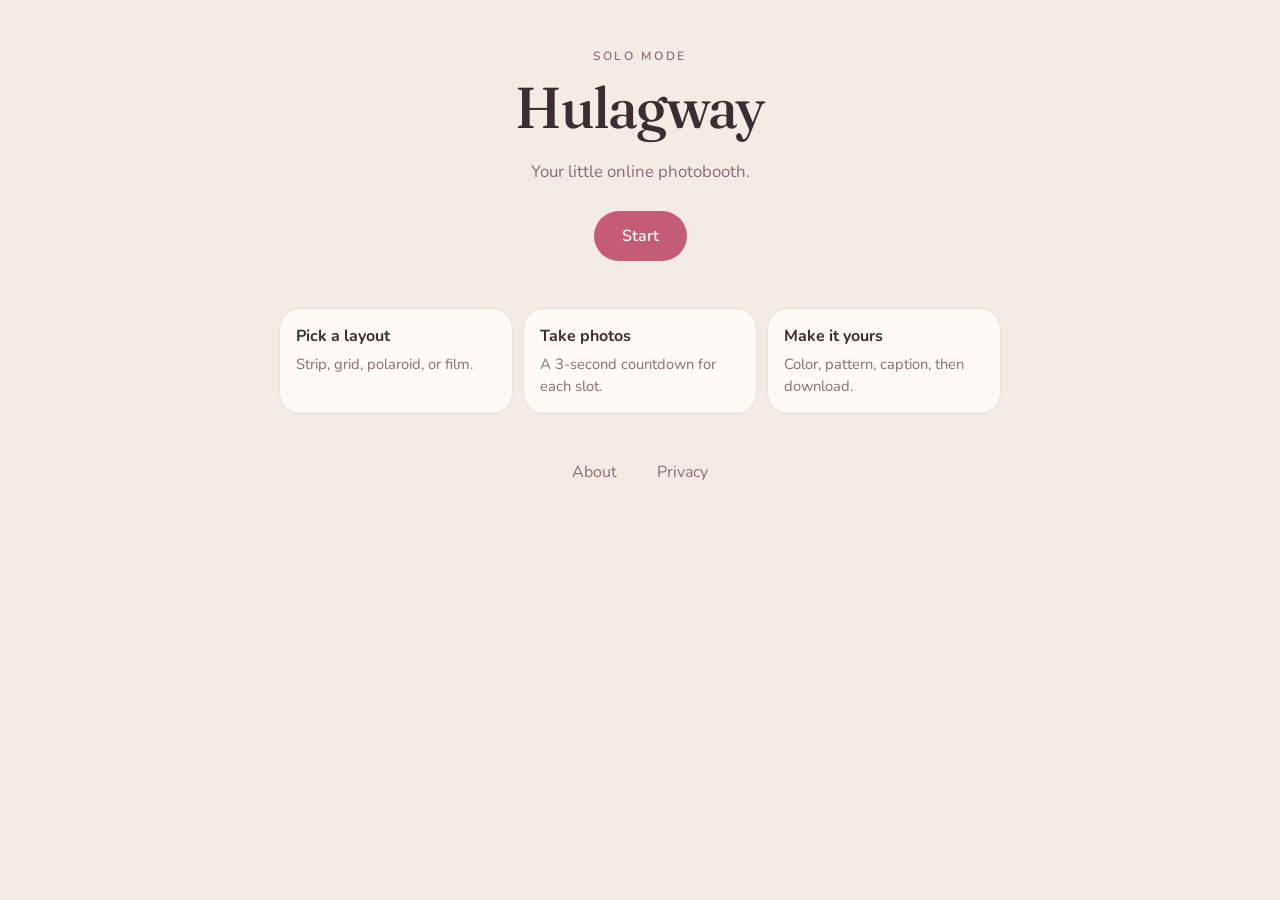
==== booth.html @ a7b5c10b "Refactor booth.html for relative paths and cleanup" ====
<!DOCTYPE html>
<html lang="en">
<head>
    <meta charset="UTF-8">
    <meta name="viewport" content="width=device-width, initial-scale=1">
    <title>Hulagway</title>
    <meta name="description" content="Your little online photobooth.">
    <meta name="theme-color" content="#c45c74">
    <link rel="icon" type="image/svg+xml" href="/favicon.svg">
    <link rel="preconnect" href="https://fonts.googleapis.com">
    <link rel="preconnect" href="https://fonts.gstatic.com" crossorigin>
    <link href="https://fonts.googleapis.com/css2?family=Fraunces:opsz,wght@9..144,500;9..144,600&family=Great+Vibes&family=Nunito:wght@400;500;600;700&family=Special+Elite&display=swap" rel="stylesheet">
    <link rel="stylesheet" href="css\style.css">
</head>
<body>
    <div id="homePage" class="page">
        <p class="eyebrow">Solo mode</p>
        <h1>Hulagway</h1>
        <p class="tagline">Your little online photobooth.</p>
        <button id="startButton" class="btn primary">Start</button>

        <ol class="steps">
            <li>
                <strong>Pick a layout</strong>
                <span>Strip, grid, polaroid, or film.</span>
            </li>
            <li>
                <strong>Take photos</strong>
                <span>A 3-second countdown for each slot.</span>
            </li>
            <li>
                <strong>Make it yours</strong>
                <span>Color, pattern, caption, then download.</span>
            </li>
        </ol>

        <footer class="home-footer">
            <button type="button" id="aboutLink" class="text-link">About</button>
            <button type="button" id="privacyLink" class="text-link">Privacy</button>
        </footer>
    </div>

    <div id="soloPage" class="page hidden">
        <p class="eyebrow">Solo mode</p>
        <h1>Choose your layout</h1>
        <div class="layout-grid">
            <button type="button" class="layout-card" id="classicButton" data-layout="classic">
                <span class="mini-frame mini-classic" aria-hidden="true"><i></i><i></i><i></i><i></i></span>
                <span class="layout-name">Classic Strip</span>
                <span class="layout-meta">1 × 4 · 4 photos</span>
            </button>
            <button type="button" class="layout-card" id="gridButton" data-layout="grid">
                <span class="mini-frame mini-grid" aria-hidden="true"><i></i><i></i><i></i><i></i></span>
                <span class="layout-name">Four Grid</span>
                <span class="layout-meta">2 × 2 · 4 photos</span>
            </button>
            <button type="button" class="layout-card" id="polaroidButton" data-layout="polaroid">
                <span class="mini-frame mini-polaroid" aria-hidden="true"><i></i></span>
                <span class="layout-name">Polaroid</span>
                <span class="layout-meta">1 × 1 · 1 photo</span>
            </button>
            <button type="button" class="layout-card" id="filmButton" data-layout="film">
                <span class="mini-frame mini-film" aria-hidden="true"><i></i><i></i></span>
                <span class="layout-name">Film Strip</span>
                <span class="layout-meta">1 × 2 · 2 photos</span>
            </button>
        </div>
        <button type="button" id="backButton" class="btn ghost">Back</button>
    </div>

    <div id="capturePage" class="page hidden">
        <p class="eyebrow" id="captureEyebrow">Classic Strip</p>
        <h1>Take your photos</h1>
        <p class="meta" id="photoProgress">0 of 4 captured</p>

        <div id="frameWrap">
            <div id="photoFrame"></div>
        </div>

        <p class="hint" id="captureHint">Press Take photo, Enter, or Space. Click a photo to retake it.</p>
        <p class="hint error hidden" id="captureError"></p>

        <div class="actions sticky-actions">
            <button type="button" id="takePhotoButton" class="btn primary">Take photo</button>
            <button type="button" id="uploadButton" class="btn secondary">Upload</button>
            <button type="button" id="customizeButton" class="btn primary hidden">Customize</button>
            <button type="button" id="resetButton" class="btn ghost hidden">Reset</button>
            <button type="button" id="captureBackButton" class="btn ghost">Back</button>
        </div>
        <input type="file" id="fileInput" accept="image/jpeg,image/png,image/webp,image/gif" hidden>
        <video id="camera" autoplay muted playsinline></video>
        <div id="countdown"></div>
    </div>

    <div id="customizePage" class="page hidden">
        <p class="eyebrow">Customize</p>
        <h1>Dress the strip</h1>
        <div class="customize-layout">
            <div id="previewWrap"></div>
            <div class="panel">
                <fieldset>
                    <legend>Background</legend>
                    <div id="swatchRow" class="chip-row"></div>
                </fieldset>
                <fieldset>
                    <legend>Pattern</legend>
                    <div id="patternRow" class="chip-row"></div>
                </fieldset>
                <fieldset>
                    <legend>Filter</legend>
                    <div id="filterRow" class="chip-row"></div>
                </fieldset>
                <fieldset>
                    <legend>Frame</legend>
                    <div id="frameRow" class="chip-row"></div>
                    <p class="tiny">Drop PNG files with a transparent center into the designs folder, then add them in js/main.js.</p>
                </fieldset>
                <label class="caption-label">
                    Caption
                    <input id="captionInput" type="text" maxlength="20" placeholder="Best Day">
                    <span id="captionCount" class="tiny">0/20</span>
                </label>
                <fieldset>
                    <legend>Font</legend>
                    <div id="fontRow" class="chip-row"></div>
                </fieldset>
                <p class="hint error hidden" id="generateError"></p>
                <button type="button" id="generateButton" class="btn primary wide">Generate photo</button>
                <button type="button" id="retakeButton" class="btn ghost wide">Retake photos</button>
            </div>
        </div>
    </div>

    <div id="finalPage" class="page hidden">
        <p class="eyebrow">Your Hulagway photo</p>
        <h1>Ready to keep</h1>
        <img id="finalImage" alt="Finished Hulagway photobooth">
        <div class="actions">
            <button type="button" id="downloadButton" class="btn primary">Download</button>
            <button type="button" id="finalBackButton" class="btn secondary">Back</button>
            <button type="button" id="againButton" class="btn ghost">Again</button>
        </div>
        <button type="button" id="finalHomeButton" class="text-link">Home</button>
    </div>

    <div id="aboutPage" class="page hidden info-page">
        <p class="eyebrow">Hulagway</p>
        <h1>About</h1>
        <p>Hulagway is a small digital photobooth for one person at a time. Pick a layout, take the photos, add a caption, and download a PNG strip.</p>
        <p>Solo Mode includes Classic Strip, Four Grid, Polaroid, and Film Strip. Custom PNG frames live in the designs folder.</p>
        <button type="button" class="btn ghost info-back">Back to Hulagway</button>
    </div>

    <div id="privacyPage" class="page hidden info-page">
        <p class="eyebrow">Hulagway</p>
        <h1>Privacy</h1>
        <p>Hulagway uses your camera only after you choose a layout, and only to show a live preview in the active photo slot.</p>
        <p>Photos are captured in your browser. They stay on this device unless you download the finished PNG yourself.</p>
        <p>This version does not upload photos to a server, does not create an account, and does not keep a history of sessions.</p>
        <p>You can deny camera access and fill slots by uploading images instead. Uploaded files are read locally.</p>
        <button type="button" class="btn ghost info-back">Back to Hulagway</button>
    </div>

    <script src="js\main.js"></script>
</body>
</html>
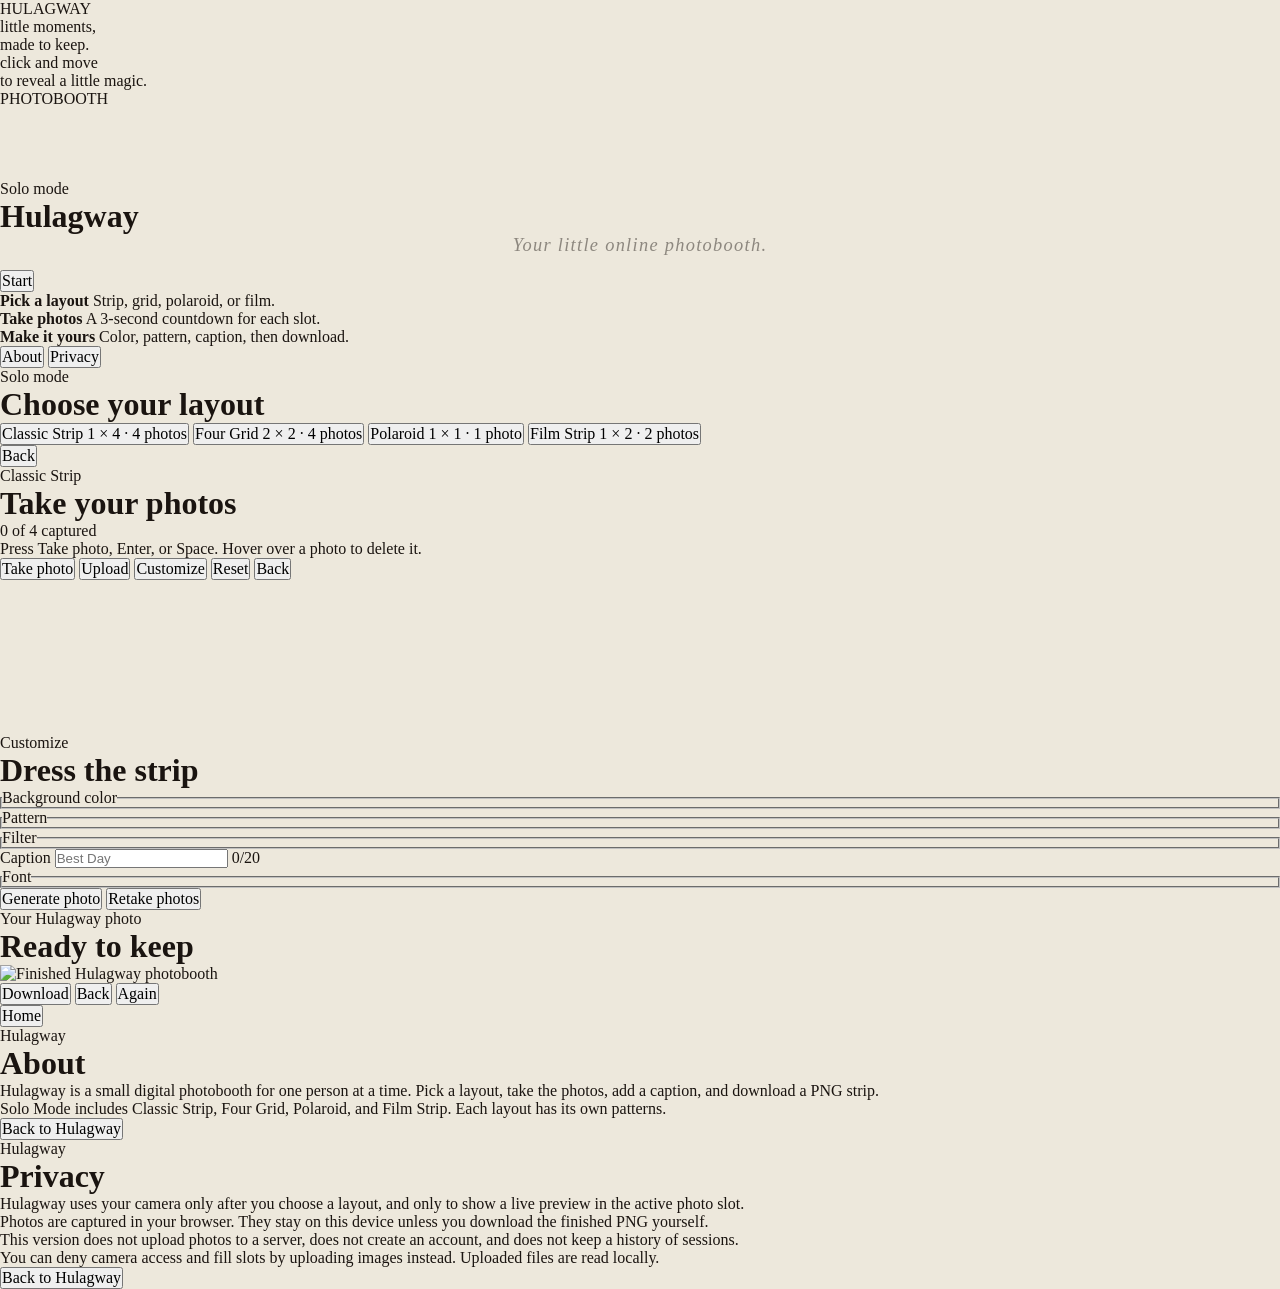
==== commit 3f8e11c0: "Enhance booth.html with backdrop and layout updates Added a decorative backdrop and updated the HTML" ====
--- a/booth.html
+++ b/booth.html
@@ -6,13 +6,45 @@
     <title>Hulagway</title>
     <meta name="description" content="Your little online photobooth.">
     <meta name="theme-color" content="#c45c74">
-    <link rel="icon" type="image/svg+xml" href="/favicon.svg">
+    <link rel="icon" type="image/svg+xml" href="favicon.svg">
     <link rel="preconnect" href="https://fonts.googleapis.com">
     <link rel="preconnect" href="https://fonts.gstatic.com" crossorigin>
     <link href="https://fonts.googleapis.com/css2?family=Fraunces:opsz,wght@9..144,500;9..144,600&family=Great+Vibes&family=Nunito:wght@400;500;600;700&family=Special+Elite&display=swap" rel="stylesheet">
-    <link rel="stylesheet" href="css\style.css">
+    <link rel="stylesheet" href="css/style.css">
 </head>
 <body>
+    <!-- Pastel lily backdrop: decorative layer for the photobooth pages. -->
+    <div id="hulagwayBackdrop" aria-hidden="true">
+        <div class="backdrop-checker"></div>
+        <div class="backdrop-glow backdrop-glow--one"></div>
+        <div class="backdrop-glow backdrop-glow--two"></div>
+
+        <div class="backdrop-brand">HULAGWAY</div>
+
+        <div class="backdrop-copy backdrop-copy--left">little moments,<br>made to keep.</div>
+        <div class="backdrop-copy backdrop-copy--right">click and move<br>to reveal a little magic.</div>
+
+        <div class="backdrop-word backdrop-word--photo">PHOTOBOOTH</div>
+
+        <div class="backdrop-flower backdrop-flower--left" data-flower="left">
+            <div class="backdrop-flower__layer backdrop-flower__layer--front">
+                <img src="https://images.higgs.ai/?default=1&output=webp&url=https%3A%2F%2Fd8j0ntlcm91z4.cloudfront.net%2Fuser_38xzZboKViGWJOttwIXH07lWA1P%2Fhf_20260808_192942_e1086505-d7da-433b-a59b-8220f4e6c808.png&w=1280&q=85" alt="">
+            </div>
+            <div class="backdrop-flower__layer backdrop-flower__layer--reveal">
+                <img src="https://images.higgs.ai/?default=1&output=webp&url=https%3A%2F%2Fd8j0ntlcm91z4.cloudfront.net%2Fuser_38xzZboKViGWJOttwIXH07lWA1P%2Fhf_20260808_151324_bf318a5f-5525-4fc7-aab5-e9a341018828.png&w=1280&q=85" alt="">
+            </div>
+        </div>
+
+        <div class="backdrop-flower backdrop-flower--right" data-flower="right">
+            <div class="backdrop-flower__layer backdrop-flower__layer--front">
+                <img src="https://images.higgs.ai/?default=1&output=webp&url=https%3A%2F%2Fd8j0ntlcm91z4.cloudfront.net%2Fuser_38xzZboKViGWJOttwIXH07lWA1P%2Fhf_20260808_192942_e1086505-d7da-433b-a59b-8220f4e6c808.png&w=1280&q=85" alt="">
+            </div>
+            <div class="backdrop-flower__layer backdrop-flower__layer--reveal">
+                <img src="https://images.higgs.ai/?default=1&output=webp&url=https%3A%2F%2Fd8j0ntlcm91z4.cloudfront.net%2Fuser_38xzZboKViGWJOttwIXH07lWA1P%2Fhf_20260808_151324_bf318a5f-5525-4fc7-aab5-e9a341018828.png&w=1280&q=85" alt="">
+            </div>
+        </div>
+    </div>
+
     <div id="homePage" class="page">
         <p class="eyebrow">Solo mode</p>
         <h1>Hulagway</h1>
@@ -77,7 +109,7 @@
             <div id="photoFrame"></div>
         </div>
 
-        <p class="hint" id="captureHint">Press Take photo, Enter, or Space. Click a photo to retake it.</p>
+        <p class="hint" id="captureHint">Press Take photo, Enter, or Space. Hover over a photo to delete it.</p>
         <p class="hint error hidden" id="captureError"></p>
 
         <div class="actions sticky-actions">
@@ -99,8 +131,9 @@
             <div id="previewWrap"></div>
             <div class="panel">
                 <fieldset>
-                    <legend>Background</legend>
+                    <legend>Background color</legend>
                     <div id="swatchRow" class="chip-row"></div>
+                    <p class="tiny" id="bgHint"></p>
                 </fieldset>
                 <fieldset>
                     <legend>Pattern</legend>
@@ -109,11 +142,6 @@
                 <fieldset>
                     <legend>Filter</legend>
                     <div id="filterRow" class="chip-row"></div>
-                </fieldset>
-                <fieldset>
-                    <legend>Frame</legend>
-                    <div id="frameRow" class="chip-row"></div>
-                    <p class="tiny">Drop PNG files with a transparent center into the designs folder, then add them in js/main.js.</p>
                 </fieldset>
                 <label class="caption-label">
                     Caption
@@ -147,7 +175,7 @@
         <p class="eyebrow">Hulagway</p>
         <h1>About</h1>
         <p>Hulagway is a small digital photobooth for one person at a time. Pick a layout, take the photos, add a caption, and download a PNG strip.</p>
-        <p>Solo Mode includes Classic Strip, Four Grid, Polaroid, and Film Strip. Custom PNG frames live in the designs folder.</p>
+        <p>Solo Mode includes Classic Strip, Four Grid, Polaroid, and Film Strip. Each layout has its own patterns.</p>
         <button type="button" class="btn ghost info-back">Back to Hulagway</button>
     </div>
 
@@ -161,6 +189,7 @@
         <button type="button" class="btn ghost info-back">Back to Hulagway</button>
     </div>
 
-    <script src="js\main.js"></script>
+    <script src="js/background.js"></script>
+    <script src="js/main.js"></script>
 </body>
 </html>
--- a/css/style.css
+++ b/css/style.css
@@ -0,0 +1,641 @@
+*,
+*::before,
+*::after {
+  box-sizing: border-box;
+  margin: 0;
+  padding: 0;
+}
+
+html,
+body {
+  min-height: 100%;
+  overflow-x: hidden;
+}
+
+body {
+  color: #1a1410;
+  background: #ede8dc;
+  cursor: none;
+}
+
+button {
+  font: inherit;
+}
+
+/* Main page */
+
+.landing {
+  min-height: 100vh;
+  padding: 24px 20px 30px;
+  display: flex;
+  flex-direction: column;
+  align-items: center;
+  justify-content: center;
+  position: relative;
+  overflow: hidden;
+
+  background-color: #ede8dc;
+  background-image:
+    radial-gradient(
+      ellipse at 50% 0%,
+      rgba(0, 0, 0, 0.07),
+      transparent 55%
+    ),
+    radial-gradient(
+      ellipse at 50% 100%,
+      rgba(0, 0, 0, 0.09),
+      transparent 55%
+    );
+
+  font-family: "Special Elite", cursive;
+  transition: background 2.5s ease;
+}
+
+.landing.zooming {
+  background: #000;
+  overflow: hidden;
+}
+
+/* Everything around the booth fades away while we zoom in. */
+.landing.zooming .tagline,
+.landing.zooming .page-corner,
+.landing.zooming .cabinet-shadow,
+.landing.zooming .start-here,
+.landing.zooming .hover-hint {
+  opacity: 0;
+  transition: opacity 0.6s ease;
+}
+
+.tagline {
+  margin-bottom: 14px;
+  color: #1a1410;
+  opacity: 0.45;
+  font-family: "Playfair Display", serif;
+  font-size: clamp(0.95rem, 2vw, 1.15rem);
+  font-style: italic;
+  letter-spacing: 0.07em;
+  text-align: center;
+}
+
+/* Corner decorations */
+
+.page-corner {
+  width: 48px;
+  height: 48px;
+  position: fixed;
+  opacity: 0.18;
+  pointer-events: none;
+}
+
+.top-left {
+  top: 16px;
+  left: 16px;
+  border-top: 1.5px solid #1a1410;
+  border-left: 1.5px solid #1a1410;
+}
+
+.top-right {
+  top: 16px;
+  right: 16px;
+  border-top: 1.5px solid #1a1410;
+  border-right: 1.5px solid #1a1410;
+}
+
+.bottom-left {
+  bottom: 16px;
+  left: 16px;
+  border-bottom: 1.5px solid #1a1410;
+  border-left: 1.5px solid #1a1410;
+}
+
+.bottom-right {
+  right: 16px;
+  bottom: 16px;
+  border-right: 1.5px solid #1a1410;
+  border-bottom: 1.5px solid #1a1410;
+}
+
+/* Cabinet */
+
+.cabinet-scene {
+  position: relative;
+  perspective: 1000px;
+}
+
+.cabinet {
+  width: 450px;
+  position: relative;
+  transform: translate(0px, 0px) rotateY(-5deg) rotateX(2deg) scale(1);
+  /* transform-origin is set in js/script.js */
+  transform-style: preserve-3d;
+
+  box-shadow:
+    12px 22px 45px rgba(0, 0, 0, 0.62),
+    4px 8px 18px rgba(0, 0, 0, 0.38);
+
+  transition: transform 1.8s cubic-bezier(0.4, 0, 0.6, 1);
+}
+
+/* The zoom itself (translate + scale) is set in js/script.js,
+   so the page inside the entrance ends up exactly full screen. */
+.cabinet.zoom {
+  transition: transform 3.2s cubic-bezier(0.5, 0, 0.25, 1);
+}
+
+.sign {
+  position: relative;
+  border: 3.5px solid #0a0808;
+  background: #0a0808;
+}
+
+.sign-rail {
+  height: 5px;
+  background: #050505;
+}
+
+.sign-tiles {
+  display: flex;
+  justify-content: center;
+  gap: 3px;
+  padding: 7px 10px;
+  background: #0a0808;
+}
+
+.sign-tiles span {
+  width: 24px;
+  height: 28px;
+  display: flex;
+  align-items: center;
+  justify-content: center;
+
+  color: #1a1410;
+  background: linear-gradient(#fffdf0, #d4ccbc);
+  border: 1px solid rgba(0, 0, 0, 0.1);
+
+  box-shadow:
+    inset 0 0 8px rgba(255, 255, 255, 0.5),
+    0 1px 0 rgba(0, 0, 0, 0.15);
+
+  font-size: 0.78rem;
+  font-weight: bold;
+}
+
+.cabinet-body {
+  padding: 8px 17px 12px;
+  border: 3.5px solid #1a1410;
+  border-top: 0;
+
+  background:
+    repeating-linear-gradient(
+      90deg,
+      transparent 0,
+      transparent 13px,
+      rgba(0, 0, 0, 0.045) 13px,
+      rgba(0, 0, 0, 0.045) 15px
+    ),
+    linear-gradient(to bottom, #cac2b0, #bab2a0 55%, #c2ba9c);
+}
+
+.cabinet-body::after {
+  content: "";
+  display: block;
+  height: 9px;
+  margin: 18px -17px -18px;
+  background: #1a1410;
+}
+
+.cabinet-sub {
+  margin-bottom: 12px;
+  color: #1a1410;
+  opacity: 0.52;
+  font-size: 0.54rem;
+  letter-spacing: 0.22em;
+  text-align: center;
+  text-transform: uppercase;
+}
+
+/* Entrance */
+
+.entrance-frame {
+  width: 252px;
+  margin: 0 auto 12px;
+  border: 3.5px solid #1a1410;
+}
+
+.pelmet {
+  height: 12px;
+  display: flex;
+  align-items: center;
+  justify-content: space-between;
+  padding: 0 6px;
+  background: #1a1410;
+}
+
+.pelmet span {
+  width: 5px;
+  height: 5px;
+  border-radius: 50%;
+  background: #3a3028;
+}
+
+.entrance {
+  height: 240px;
+  position: relative;
+  overflow: hidden;
+  background: #050505;
+}
+
+.interior {
+  position: absolute;
+  inset: 0;
+  overflow: hidden;
+  background: #f3ebe4;
+}
+
+/* The real page is laid out at full-screen size (set in js/script.js)
+   and shrunk to fit inside the entrance. */
+.page-preview {
+  position: absolute;
+  top: 50%;
+  left: 50%;
+  border: 0;
+  background: #f3ebe4;
+  pointer-events: none;
+  transform-origin: center center;
+}
+
+/* Curtains */
+
+.curtain {
+  width: 50%;
+  height: 100%;
+  position: absolute;
+  top: 0;
+  z-index: 2;
+
+  background:
+    repeating-linear-gradient(
+      to right,
+      #2d0000 0%,
+      #6b0a0a 8%,
+      #450000 15%,
+      #8b1010 23%,
+      #520000 31%,
+      #7a0808 39%,
+      #380000 47%,
+      #680606 55%,
+      #2d0000 62%,
+      #7a0808 70%,
+      #430000 78%,
+      #650505 86%,
+      #2d0000 100%
+    );
+
+  transition: transform 5.2s cubic-bezier(0.16, 1, 0.3, 1);
+}
+
+.curtain-left {
+  left: 0;
+  box-shadow: inset -3px 0 8px rgba(0, 0, 0, 0.5);
+}
+
+.curtain-right {
+  right: 0;
+  transform: scaleX(-1);
+  box-shadow: inset -3px 0 8px rgba(0, 0, 0, 0.5);
+}
+
+.curtains-open .curtain-left {
+  transform: translateX(-100%);
+}
+
+.curtains-open .curtain-right {
+  transform: scaleX(-1) translateX(-100%);
+}
+
+.curtain-rod {
+  position: absolute;
+  top: 0;
+  right: 0;
+  left: 0;
+  z-index: 3;
+  height: 7px;
+  background: #150f0c;
+}
+
+.curtains-open .curtain-rod {
+  opacity: 0;
+  transition: opacity 0.8s ease 0.3s;
+}
+
+/* Cabinet bottom */
+
+.cabinet-bottom {
+  display: flex;
+  align-items: flex-start;
+  gap: 10px;
+  padding-top: 13px;
+  border-top: 1.5px solid rgba(0, 0, 0, 0.18);
+}
+
+.placard {
+  flex: 1;
+  padding: 6px 8px;
+  border: 1.5px solid rgba(0, 0, 0, 0.2);
+  background: rgba(255, 255, 255, 0.13);
+}
+
+.placard-sub {
+  margin-bottom: 4px;
+  color: #1a1410;
+  opacity: 0.5;
+  font-size: 0.52rem;
+  letter-spacing: 0.15em;
+  line-height: 1.5;
+  text-transform: uppercase;
+}
+
+.placard-main {
+  color: #1a1410;
+  opacity: 0.75;
+  font-family: "Playfair Display", serif;
+  font-size: 0.7rem;
+  font-style: italic;
+}
+
+/* Insert coin */
+
+.coin-zone {
+  width: 45px;
+  padding: 0;
+  position: relative;
+  border: 0;
+  background: transparent;
+  cursor: none;
+}
+
+.coin-slot-wrap {
+  display: flex;
+  flex-direction: column;
+  align-items: center;
+  gap: 5px;
+  position: relative;
+}
+
+.coin-slot-housing {
+  width: 40px;
+  padding: 4px;
+  border: 1px solid rgba(0, 0, 0, 0.22);
+  border-radius: 2px;
+  background: rgba(0, 0, 0, 0.12);
+  transition: 0.25s ease;
+}
+
+.coin-zone:hover .coin-slot-housing {
+  border-color: rgba(200, 150, 40, 0.3);
+  background: rgba(0, 0, 0, 0.18);
+  box-shadow:
+    0 0 6px rgba(200, 150, 40, 0.2),
+    inset 0 0 4px rgba(200, 150, 40, 0.1);
+}
+
+.coin-slot {
+  width: 100%;
+  height: 5px;
+  border-radius: 2px;
+  background: #1a1410;
+  box-shadow: inset 0 2px 4px rgba(0, 0, 0, 0.7);
+}
+
+.coin-label {
+  color: #1a1410;
+  opacity: 0.48;
+  font-size: 0.48rem;
+  letter-spacing: 0.14em;
+  line-height: 1.4;
+  text-align: center;
+}
+
+.coin-drop {
+  width: 20px;
+  height: 20px;
+  position: absolute;
+  top: -24px;
+  left: 50%;
+  z-index: 10;
+
+  border: 1.5px solid #8a5c10;
+  border-radius: 50%;
+  opacity: 0;
+  pointer-events: none;
+  transform: translateX(-50%);
+
+  background: radial-gradient(
+    circle at 35% 30%,
+    #fdf3a0 0%,
+    #f0c040 28%,
+    #c08820 58%,
+    #8a5c10 100%
+  );
+
+  box-shadow:
+    inset 0 1px 3px rgba(255, 255, 255, 0.5),
+    0 2px 6px rgba(0, 0, 0, 0.4);
+}
+
+.coin-drop.dropping {
+  animation: coinDrop 0.5s ease-in forwards;
+}
+
+/* 3D cabinet sides */
+
+.face-right {
+  width: 14px;
+  height: 97%;
+  position: absolute;
+  top: 1.5%;
+  right: -14px;
+  background: linear-gradient(to bottom, #120f0c, #0a0806 40%, #0d0b09);
+  transform: skewY(-1.5deg);
+  transform-origin: left top;
+}
+
+.face-bottom {
+  height: 13px;
+  position: absolute;
+  right: -14px;
+  bottom: -12px;
+  left: 2%;
+  background: linear-gradient(to right, #100d0a, #080604);
+  transform: skewX(-3deg);
+}
+
+/* Shadow and arrow */
+
+.cabinet-shadow {
+  height: 30px;
+  position: absolute;
+  right: -5%;
+  bottom: -28px;
+  left: 5%;
+  border-radius: 50%;
+  background: rgba(0, 0, 0, 0.35);
+  filter: blur(12px);
+  opacity: 0.6;
+}
+
+.start-here {
+  position: absolute;
+  right: -90px;
+  bottom: 48px;
+  display: flex;
+  flex-direction: column;
+  align-items: center;
+  color: #1a1410;
+  opacity: 0.5;
+  font-family: "Caveat", cursive;
+  font-size: 0.9rem;
+  animation: arrowWobble 3s ease-in-out infinite;
+}
+
+.arrow {
+  font-family: sans-serif;
+  font-size: 4rem;
+  line-height: 0.8;
+  transform: rotate(-20deg);
+}
+
+/* Hint */
+
+.hover-hint {
+  margin-top: 18px;
+  color: #1a1410;
+  opacity: 0.32;
+  font-family: "Caveat", cursive;
+  font-size: 0.95rem;
+  text-align: center;
+}
+
+.hint-arrow {
+  display: block;
+  margin-bottom: 2px;
+  font-size: 1.1rem;
+}
+
+.mobile-hint {
+  display: none;
+}
+
+/* Coin cursor */
+
+.coin-cursor {
+  width: 32px;
+  height: 32px;
+  position: fixed;
+  z-index: 9999;
+
+  display: flex;
+  align-items: center;
+  justify-content: center;
+
+  border: 2px solid #8a5c10;
+  border-radius: 50%;
+  pointer-events: none;
+  transform: translate(-50%, -50%);
+
+  background: radial-gradient(
+    circle at 35% 30%,
+    #fdf3a0 0%,
+    #f0c040 28%,
+    #c08820 58%,
+    #8a5c10 100%
+  );
+
+  box-shadow:
+    inset 0 1px 4px rgba(255, 255, 255, 0.55),
+    inset 0 -2px 3px rgba(0, 0, 0, 0.25),
+    0 2px 8px rgba(0, 0, 0, 0.45);
+
+  opacity: 0;
+  transition: opacity 0.15s ease;
+}
+
+.coin-cursor::before {
+  content: "";
+  position: absolute;
+  inset: 3px;
+  border: 1px solid rgba(255, 220, 80, 0.45);
+  border-radius: 50%;
+}
+
+.coin-cursor span {
+  position: relative;
+  z-index: 1;
+  color: rgba(100, 60, 0, 0.65);
+  font-family: "Special Elite", serif;
+  font-size: 13px;
+}
+
+/* Animations */
+
+@keyframes coinDrop {
+  0% {
+    opacity: 1;
+    transform: translateX(-50%) translateY(0) scale(1);
+  }
+
+  60% {
+    opacity: 1;
+    transform: translateX(-50%) translateY(18px) scale(0.85);
+  }
+
+  100% {
+    opacity: 0;
+    transform: translateX(-50%) translateY(28px) scale(0.3);
+  }
+}
+
+@keyframes arrowWobble {
+  0%,
+  100% {
+    transform: rotate(-3deg) scale(1);
+  }
+
+  50% {
+    transform: rotate(4deg) scale(1.04);
+  }
+}
+
+/* Responsive layout */
+
+@media (max-width: 680px) {
+  .start-here {
+    display: none;
+  }
+}
+
+@media (max-width: 500px) {
+  .desktop-hint {
+    display: none;
+  }
+
+  .mobile-hint {
+    display: inline;
+  }
+}
+
+@media (max-width: 380px) {
+  .cabinet {
+    width: 295px;
+  }
+
+  .entrance-frame {
+    width: 215px;
+  }
+
+  .sign-tiles span {
+    width: 20px;
+    height: 24px;
+    font-size: 0.68rem;
+  }
+}
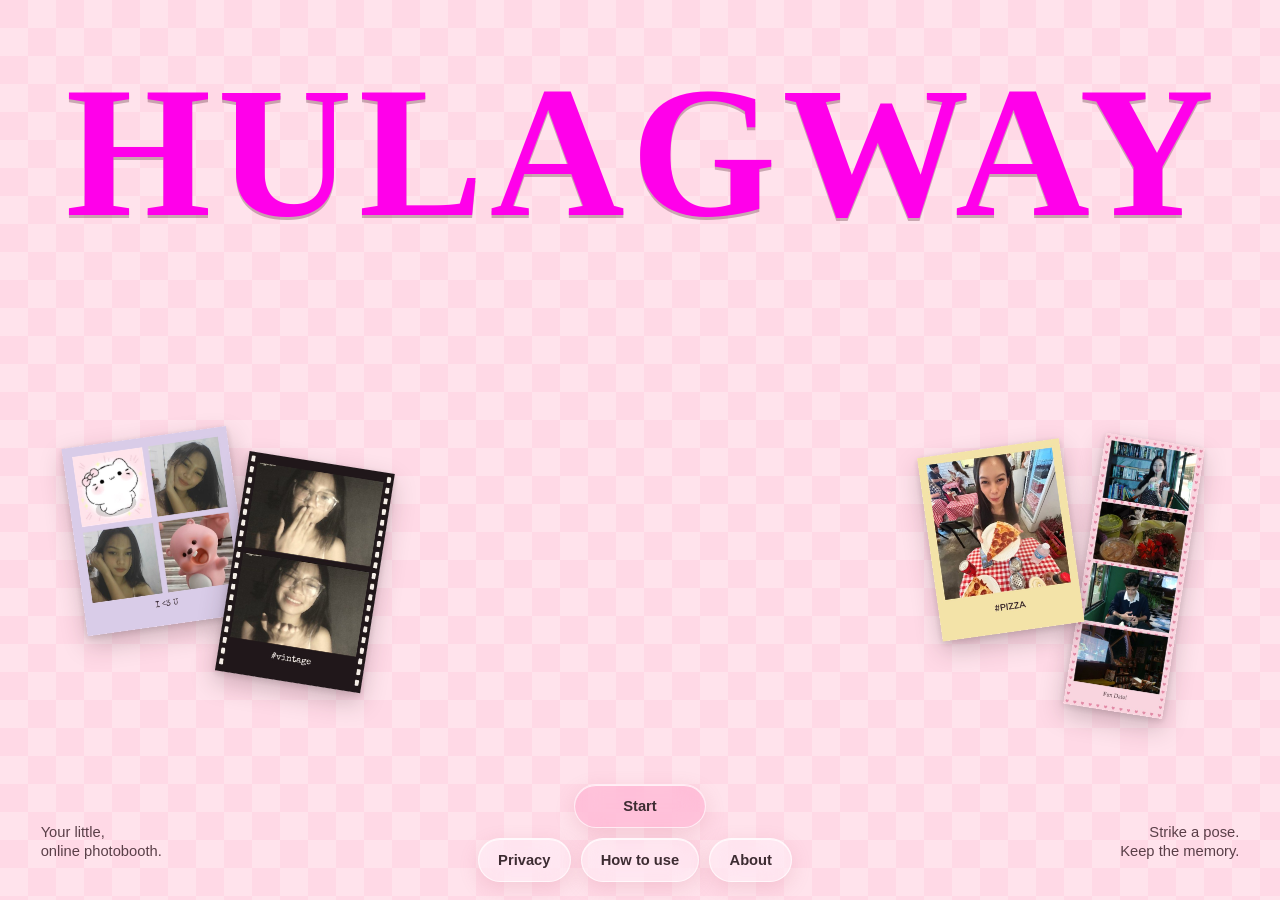
==== commit ba6ee1e8: "Update booth.html with new layout and styles Added a new home page layout and updated styles." ====
--- a/booth.html
+++ b/booth.html
@@ -2,7 +2,7 @@
 <html lang="en">
 <head>
     <meta charset="UTF-8">
-    <meta name="viewport" content="width=device-width, initial-scale=1">
+    <meta name="viewport" content="width=device-width, initial-scale=1, viewport-fit=cover">
     <title>Hulagway</title>
     <meta name="description" content="Your little online photobooth.">
     <meta name="theme-color" content="#c45c74">
@@ -11,69 +11,50 @@
     <link rel="preconnect" href="https://fonts.gstatic.com" crossorigin>
     <link href="https://fonts.googleapis.com/css2?family=Fraunces:opsz,wght@9..144,500;9..144,600&family=Great+Vibes&family=Nunito:wght@400;500;600;700&family=Special+Elite&display=swap" rel="stylesheet">
     <link rel="stylesheet" href="css/style.css">
+    <link rel="stylesheet" href="css/home.css">
 </head>
 <body>
-    <!-- Pastel lily backdrop: decorative layer for the photobooth pages. -->
-    <div id="hulagwayBackdrop" aria-hidden="true">
-        <div class="backdrop-checker"></div>
-        <div class="backdrop-glow backdrop-glow--one"></div>
-        <div class="backdrop-glow backdrop-glow--two"></div>
+    <div id="homePage" class="poster anim">
+        <div class="stage" id="stage">
+            <h1 class="lily-word" id="lily-title" aria-label="Hulagway">
+                <span class="lily-word__mask">
+                    <span class="lily-word__inner">
+                        <span class="lily-word__white"><span class="lily-word__o">HULAGWAY</span>
+                    </span>
+                </span>
+            </h1>
 
-        <div class="backdrop-brand">HULAGWAY</div>
+            <div class="flower" id="flower">
+                <img class="flower__sizer" src="https://images.higgs.ai/?default=1&output=webp&url=https%3A%2F%2Fd8j0ntlcm91z4.cloudfront.net%2Fuser_38xzZboKViGWJOttwIXH07lWA1P%2Fhf_20260808_192942_e1086505-d7da-433b-a59b-8220f4e6c808.png&w=1280&q=85" alt="" aria-hidden="true">
+                <div class="flower__layer flower__layer--bg" id="flowerBg">
+                    <img src="https://images.higgs.ai/?default=1&output=webp&url=https%3A%2F%2Fd8j0ntlcm91z4.cloudfront.net%2Fuser_38xzZboKViGWJOttwIXH07lWA1P%2Fhf_20260808_192942_e1086505-d7da-433b-a59b-8220f4e6c808.png&w=1280&q=85" alt="Pixel-art pink and violet lily">
+                </div>
+                <div class="flower__layer flower__layer--top" id="flowerTop" aria-hidden="true">
+                    <img src="https://images.higgs.ai/?default=1&output=webp&url=https%3A%2F%2Fd8j0ntlcm91z4.cloudfront.net%2Fuser_38xzZboKViGWJOttwIXH07lWA1P%2Fhf_20260808_151324_bf318a5f-5525-4fc7-aab5-e9a341018828.png&w=1280&q=85" alt="">
+                </div>
+            </div>
+            <div class="photos" aria-hidden="true">
+                <div class="photo photo--grid"><img src="img/strip-grid-lavender.jpg" alt=""></div>
+                <div class="photo photo--hearts"><img src="img/strip-hearts.jpg" alt=""></div>
+                <div class="photo photo--film"><img src="img/strip-film.jpg" alt=""></div>
+                <div class="photo photo--pizza"><img src="img/polaroid-pizza.jpg" alt=""></div>
+            </div>
+            <p class="support-copy support-copy--left"><span class="support-copy__inner">Your little,<br>online photobooth.</span></p>
+            <p class="support-copy support-copy--right"><span class="support-copy__inner">Strike a pose.<br>Keep the memory.</span></p>
 
-        <div class="backdrop-copy backdrop-copy--left">little moments,<br>made to keep.</div>
-        <div class="backdrop-copy backdrop-copy--right">click and move<br>to reveal a little magic.</div>
+            <div class="dock">
+                <button id="startButton" class="btn primary glass" type="button">Start</button>
+                <footer class="home-footer">
+                    <button type="button" id="privacyLink" class="text-link glass">Privacy</button>
+                    <button type="button" id="howLink" class="btn secondary glass how-btn">How to use</button>
+                    <button type="button" id="aboutLink" class="text-link glass">About</button>
+                </footer>
+            </div>
 
-        <div class="backdrop-word backdrop-word--photo">PHOTOBOOTH</div>
-
-        <div class="backdrop-flower backdrop-flower--left" data-flower="left">
-            <div class="backdrop-flower__layer backdrop-flower__layer--front">
-                <img src="https://images.higgs.ai/?default=1&output=webp&url=https%3A%2F%2Fd8j0ntlcm91z4.cloudfront.net%2Fuser_38xzZboKViGWJOttwIXH07lWA1P%2Fhf_20260808_192942_e1086505-d7da-433b-a59b-8220f4e6c808.png&w=1280&q=85" alt="">
-            </div>
-            <div class="backdrop-flower__layer backdrop-flower__layer--reveal">
-                <img src="https://images.higgs.ai/?default=1&output=webp&url=https%3A%2F%2Fd8j0ntlcm91z4.cloudfront.net%2Fuser_38xzZboKViGWJOttwIXH07lWA1P%2Fhf_20260808_151324_bf318a5f-5525-4fc7-aab5-e9a341018828.png&w=1280&q=85" alt="">
-            </div>
-        </div>
-
-        <div class="backdrop-flower backdrop-flower--right" data-flower="right">
-            <div class="backdrop-flower__layer backdrop-flower__layer--front">
-                <img src="https://images.higgs.ai/?default=1&output=webp&url=https%3A%2F%2Fd8j0ntlcm91z4.cloudfront.net%2Fuser_38xzZboKViGWJOttwIXH07lWA1P%2Fhf_20260808_192942_e1086505-d7da-433b-a59b-8220f4e6c808.png&w=1280&q=85" alt="">
-            </div>
-            <div class="backdrop-flower__layer backdrop-flower__layer--reveal">
-                <img src="https://images.higgs.ai/?default=1&output=webp&url=https%3A%2F%2Fd8j0ntlcm91z4.cloudfront.net%2Fuser_38xzZboKViGWJOttwIXH07lWA1P%2Fhf_20260808_151324_bf318a5f-5525-4fc7-aab5-e9a341018828.png&w=1280&q=85" alt="">
-            </div>
         </div>
     </div>
 
-    <div id="homePage" class="page">
-        <p class="eyebrow">Solo mode</p>
-        <h1>Hulagway</h1>
-        <p class="tagline">Your little online photobooth.</p>
-        <button id="startButton" class="btn primary">Start</button>
-
-        <ol class="steps">
-            <li>
-                <strong>Pick a layout</strong>
-                <span>Strip, grid, polaroid, or film.</span>
-            </li>
-            <li>
-                <strong>Take photos</strong>
-                <span>A 3-second countdown for each slot.</span>
-            </li>
-            <li>
-                <strong>Make it yours</strong>
-                <span>Color, pattern, caption, then download.</span>
-            </li>
-        </ol>
-
-        <footer class="home-footer">
-            <button type="button" id="aboutLink" class="text-link">About</button>
-            <button type="button" id="privacyLink" class="text-link">Privacy</button>
-        </footer>
-    </div>
-
     <div id="soloPage" class="page hidden">
-        <p class="eyebrow">Solo mode</p>
         <h1>Choose your layout</h1>
         <div class="layout-grid">
             <button type="button" class="layout-card" id="classicButton" data-layout="classic">
@@ -97,7 +78,7 @@
                 <span class="layout-meta">1 × 2 · 2 photos</span>
             </button>
         </div>
-        <button type="button" id="backButton" class="btn ghost">Back</button>
+        <button type="button" id="backButton" class="text-link glass">Back</button>
     </div>
 
     <div id="capturePage" class="page hidden">
@@ -160,7 +141,6 @@
     </div>
 
     <div id="finalPage" class="page hidden">
-        <p class="eyebrow">Your Hulagway photo</p>
         <h1>Ready to keep</h1>
         <img id="finalImage" alt="Finished Hulagway photobooth">
         <div class="actions">
@@ -169,6 +149,26 @@
             <button type="button" id="againButton" class="btn ghost">Again</button>
         </div>
         <button type="button" id="finalHomeButton" class="text-link">Home</button>
+    </div>
+
+    <div id="howPage" class="page hidden info-page">
+        <p class="eyebrow">Hulagway</p>
+        <h1>How to use</h1>
+        <ol class="steps">
+            <li>
+                <strong>Pick a layout</strong>
+                <span>Strip, grid, polaroid, or film.</span>
+            </li>
+            <li>
+                <strong>Take photos</strong>
+                <span>A 3-second countdown for each slot.</span>
+            </li>
+            <li>
+                <strong>Make it yours</strong>
+                <span>Color, pattern, caption, then download.</span>
+            </li>
+        </ol>
+        <button type="button" class="btn ghost info-back">Back to Hulagway</button>
     </div>
 
     <div id="aboutPage" class="page hidden info-page">
@@ -189,7 +189,7 @@
         <button type="button" class="btn ghost info-back">Back to Hulagway</button>
     </div>
 
-    <script src="js/background.js"></script>
     <script src="js/main.js"></script>
+    <script src="js/home.js"></script>
 </body>
 </html>
--- a/css/style.css
+++ b/css/style.css
@@ -1,641 +1,589 @@
-*,
-*::before,
-*::after {
-  box-sizing: border-box;
-  margin: 0;
-  padding: 0;
-}
-
-html,
+:root {
+
+    --surface: #fffaf6;
+    --fg: #3d2c32;
+    --muted: #8a6d76;
+    --primary: #c45c74;
+    --primary-fg: #fffaf6;
+    --frame: #ffffff;
+    --slot: #efe4df;
+    --shadow: 0 0 0 1px rgba(61, 44, 50, 0.06), 0 12px 40px rgba(61, 44, 50, 0.12);
+    --font-display: "Fraunces", "Times New Roman", serif;
+    --font-body: "Nunito", system-ui, sans-serif;
+}
+/* ---------- frosted buttons ---------- */
+#homePage .glass {
+    appearance: none;
+    display: inline-flex;
+    align-items: center;
+    justify-content: center;
+    min-height: 44px;
+    padding: 0 1.3em;
+    border-radius: 999px;
+    border: 1px solid rgba(255, 255, 255, .7);
+    background: rgba(255, 255, 255, .3);
+    -webkit-backdrop-filter: blur(14px) saturate(1.5);
+    backdrop-filter: blur(14px) saturate(1.5);
+    box-shadow: 0 6px 20px rgba(196, 92, 116, .18), inset 0 1px 0 rgba(255, 255, 255, .75);
+    color: var(--ink);
+    font-family: inherit;
+    font-size: var(--fs);
+    font-weight: 600;
+    line-height: 1;
+    white-space: nowrap;
+    cursor: pointer;
+    transition: background .25s var(--orb-soft), transform .15s;
+}
+
+#homePage .glass:hover { background: rgba(255, 255, 255, .5); }
+#homePage .glass:active { transform: scale(.97); }
+#homePage .glass:focus-visible { outline: 2px solid var(--ink); outline-offset: 3px; }
+
+#homePage .glass.primary {
+    min-width: 9em;
+    padding: 0 2.6em;
+    font-weight: 700;
+    background: rgba(255, 159, 198, .45);
+}
+
+#homePage .glass.primary:hover { background: rgba(255, 159, 198, .65); }
+
+* {
+    box-sizing: border-box;
+}
+
+html, body {
+    margin: 0;
+    min-height: 100dvh;
+    background: var(--bg);
+    color: var(--fg);
+    font-family: var(--font-body);
+    -webkit-font-smoothing: antialiased;
+}
+
 body {
-  min-height: 100%;
-  overflow-x: hidden;
-}
-
-body {
-  color: #1a1410;
-  background: #ede8dc;
-  cursor: none;
-}
-
-button {
-  font: inherit;
-}
-
-/* Main page */
-
-.landing {
-  min-height: 100vh;
-  padding: 24px 20px 30px;
-  display: flex;
-  flex-direction: column;
-  align-items: center;
-  justify-content: center;
-  position: relative;
-  overflow: hidden;
-
-  background-color: #ede8dc;
-  background-image:
-    radial-gradient(
-      ellipse at 50% 0%,
-      rgba(0, 0, 0, 0.07),
-      transparent 55%
-    ),
-    radial-gradient(
-      ellipse at 50% 100%,
-      rgba(0, 0, 0, 0.09),
-      transparent 55%
-    );
-
-  font-family: "Special Elite", cursive;
-  transition: background 2.5s ease;
-}
-
-.landing.zooming {
-  background: #000;
-  overflow: hidden;
-}
-
-/* Everything around the booth fades away while we zoom in. */
-.landing.zooming .tagline,
-.landing.zooming .page-corner,
-.landing.zooming .cabinet-shadow,
-.landing.zooming .start-here,
-.landing.zooming .hover-hint {
-  opacity: 0;
-  transition: opacity 0.6s ease;
+    text-align: center;
+}
+
+.hidden {
+    display: none !important;
+}
+
+.page {
+    max-width: 920px;
+    margin: 0 auto;
+    padding: 48px 20px 40px;
+}
+
+h1 {
+    font-family: var(--font-display);
+    font-weight: 500;
+    font-size: clamp(2rem, 6vw, 3.6rem);
+    letter-spacing: -0.03em;
+    margin: 8px 0 12px;
+    text-wrap: balance;
+}
+
+.eyebrow {
+    text-transform: uppercase;
+    letter-spacing: 0.22em;
+    font-size: 12px;
+    font-weight: 600;
+    color: var(--muted);
+    margin: 0;
+}
+
+.tagline, .hint, .meta, .tiny {
+    color: var(--muted);
 }
 
 .tagline {
-  margin-bottom: 14px;
-  color: #1a1410;
-  opacity: 0.45;
-  font-family: "Playfair Display", serif;
-  font-size: clamp(0.95rem, 2vw, 1.15rem);
-  font-style: italic;
-  letter-spacing: 0.07em;
-  text-align: center;
-}
-
-/* Corner decorations */
-
-.page-corner {
-  width: 48px;
-  height: 48px;
-  position: fixed;
-  opacity: 0.18;
-  pointer-events: none;
-}
-
-.top-left {
-  top: 16px;
-  left: 16px;
-  border-top: 1.5px solid #1a1410;
-  border-left: 1.5px solid #1a1410;
-}
-
-.top-right {
-  top: 16px;
-  right: 16px;
-  border-top: 1.5px solid #1a1410;
-  border-right: 1.5px solid #1a1410;
-}
-
-.bottom-left {
-  bottom: 16px;
-  left: 16px;
-  border-bottom: 1.5px solid #1a1410;
-  border-left: 1.5px solid #1a1410;
-}
-
-.bottom-right {
-  right: 16px;
-  bottom: 16px;
-  border-right: 1.5px solid #1a1410;
-  border-bottom: 1.5px solid #1a1410;
-}
-
-/* Cabinet */
-
-.cabinet-scene {
-  position: relative;
-  perspective: 1000px;
-}
-
-.cabinet {
-  width: 450px;
-  position: relative;
-  transform: translate(0px, 0px) rotateY(-5deg) rotateX(2deg) scale(1);
-  /* transform-origin is set in js/script.js */
-  transform-style: preserve-3d;
-
-  box-shadow:
-    12px 22px 45px rgba(0, 0, 0, 0.62),
-    4px 8px 18px rgba(0, 0, 0, 0.38);
-
-  transition: transform 1.8s cubic-bezier(0.4, 0, 0.6, 1);
-}
-
-/* The zoom itself (translate + scale) is set in js/script.js,
-   so the page inside the entrance ends up exactly full screen. */
-.cabinet.zoom {
-  transition: transform 3.2s cubic-bezier(0.5, 0, 0.25, 1);
-}
-
-.sign {
-  position: relative;
-  border: 3.5px solid #0a0808;
-  background: #0a0808;
-}
-
-.sign-rail {
-  height: 5px;
-  background: #050505;
-}
-
-.sign-tiles {
-  display: flex;
-  justify-content: center;
-  gap: 3px;
-  padding: 7px 10px;
-  background: #0a0808;
-}
-
-.sign-tiles span {
-  width: 24px;
-  height: 28px;
-  display: flex;
-  align-items: center;
-  justify-content: center;
-
-  color: #1a1410;
-  background: linear-gradient(#fffdf0, #d4ccbc);
-  border: 1px solid rgba(0, 0, 0, 0.1);
-
-  box-shadow:
-    inset 0 0 8px rgba(255, 255, 255, 0.5),
-    0 1px 0 rgba(0, 0, 0, 0.15);
-
-  font-size: 0.78rem;
-  font-weight: bold;
-}
-
-.cabinet-body {
-  padding: 8px 17px 12px;
-  border: 3.5px solid #1a1410;
-  border-top: 0;
-
-  background:
-    repeating-linear-gradient(
-      90deg,
-      transparent 0,
-      transparent 13px,
-      rgba(0, 0, 0, 0.045) 13px,
-      rgba(0, 0, 0, 0.045) 15px
-    ),
-    linear-gradient(to bottom, #cac2b0, #bab2a0 55%, #c2ba9c);
-}
-
-.cabinet-body::after {
-  content: "";
-  display: block;
-  height: 9px;
-  margin: 18px -17px -18px;
-  background: #1a1410;
-}
-
-.cabinet-sub {
-  margin-bottom: 12px;
-  color: #1a1410;
-  opacity: 0.52;
-  font-size: 0.54rem;
-  letter-spacing: 0.22em;
-  text-align: center;
-  text-transform: uppercase;
-}
-
-/* Entrance */
-
-.entrance-frame {
-  width: 252px;
-  margin: 0 auto 12px;
-  border: 3.5px solid #1a1410;
-}
-
-.pelmet {
-  height: 12px;
-  display: flex;
-  align-items: center;
-  justify-content: space-between;
-  padding: 0 6px;
-  background: #1a1410;
-}
-
-.pelmet span {
-  width: 5px;
-  height: 5px;
-  border-radius: 50%;
-  background: #3a3028;
-}
-
-.entrance {
-  height: 240px;
-  position: relative;
-  overflow: hidden;
-  background: #050505;
-}
-
-.interior {
-  position: absolute;
-  inset: 0;
-  overflow: hidden;
-  background: #f3ebe4;
-}
-
-/* The real page is laid out at full-screen size (set in js/script.js)
-   and shrunk to fit inside the entrance. */
-.page-preview {
-  position: absolute;
-  top: 50%;
-  left: 50%;
-  border: 0;
-  background: #f3ebe4;
-  pointer-events: none;
-  transform-origin: center center;
-}
-
-/* Curtains */
-
-.curtain {
-  width: 50%;
-  height: 100%;
-  position: absolute;
-  top: 0;
-  z-index: 2;
-
-  background:
-    repeating-linear-gradient(
-      to right,
-      #2d0000 0%,
-      #6b0a0a 8%,
-      #450000 15%,
-      #8b1010 23%,
-      #520000 31%,
-      #7a0808 39%,
-      #380000 47%,
-      #680606 55%,
-      #2d0000 62%,
-      #7a0808 70%,
-      #430000 78%,
-      #650505 86%,
-      #2d0000 100%
-    );
-
-  transition: transform 5.2s cubic-bezier(0.16, 1, 0.3, 1);
-}
-
-.curtain-left {
-  left: 0;
-  box-shadow: inset -3px 0 8px rgba(0, 0, 0, 0.5);
-}
-
-.curtain-right {
-  right: 0;
-  transform: scaleX(-1);
-  box-shadow: inset -3px 0 8px rgba(0, 0, 0, 0.5);
-}
-
-.curtains-open .curtain-left {
-  transform: translateX(-100%);
-}
-
-.curtains-open .curtain-right {
-  transform: scaleX(-1) translateX(-100%);
-}
-
-.curtain-rod {
-  position: absolute;
-  top: 0;
-  right: 0;
-  left: 0;
-  z-index: 3;
-  height: 7px;
-  background: #150f0c;
-}
-
-.curtains-open .curtain-rod {
-  opacity: 0;
-  transition: opacity 0.8s ease 0.3s;
-}
-
-/* Cabinet bottom */
-
-.cabinet-bottom {
-  display: flex;
-  align-items: flex-start;
-  gap: 10px;
-  padding-top: 13px;
-  border-top: 1.5px solid rgba(0, 0, 0, 0.18);
-}
-
-.placard {
-  flex: 1;
-  padding: 6px 8px;
-  border: 1.5px solid rgba(0, 0, 0, 0.2);
-  background: rgba(255, 255, 255, 0.13);
-}
-
-.placard-sub {
-  margin-bottom: 4px;
-  color: #1a1410;
-  opacity: 0.5;
-  font-size: 0.52rem;
-  letter-spacing: 0.15em;
-  line-height: 1.5;
-  text-transform: uppercase;
-}
-
-.placard-main {
-  color: #1a1410;
-  opacity: 0.75;
-  font-family: "Playfair Display", serif;
-  font-size: 0.7rem;
-  font-style: italic;
-}
-
-/* Insert coin */
-
-.coin-zone {
-  width: 45px;
-  padding: 0;
-  position: relative;
-  border: 0;
-  background: transparent;
-  cursor: none;
-}
-
-.coin-slot-wrap {
-  display: flex;
-  flex-direction: column;
-  align-items: center;
-  gap: 5px;
-  position: relative;
-}
-
-.coin-slot-housing {
-  width: 40px;
-  padding: 4px;
-  border: 1px solid rgba(0, 0, 0, 0.22);
-  border-radius: 2px;
-  background: rgba(0, 0, 0, 0.12);
-  transition: 0.25s ease;
-}
-
-.coin-zone:hover .coin-slot-housing {
-  border-color: rgba(200, 150, 40, 0.3);
-  background: rgba(0, 0, 0, 0.18);
-  box-shadow:
-    0 0 6px rgba(200, 150, 40, 0.2),
-    inset 0 0 4px rgba(200, 150, 40, 0.1);
-}
-
-.coin-slot {
-  width: 100%;
-  height: 5px;
-  border-radius: 2px;
-  background: #1a1410;
-  box-shadow: inset 0 2px 4px rgba(0, 0, 0, 0.7);
-}
-
-.coin-label {
-  color: #1a1410;
-  opacity: 0.48;
-  font-size: 0.48rem;
-  letter-spacing: 0.14em;
-  line-height: 1.4;
-  text-align: center;
-}
-
-.coin-drop {
-  width: 20px;
-  height: 20px;
-  position: absolute;
-  top: -24px;
-  left: 50%;
-  z-index: 10;
-
-  border: 1.5px solid #8a5c10;
-  border-radius: 50%;
-  opacity: 0;
-  pointer-events: none;
-  transform: translateX(-50%);
-
-  background: radial-gradient(
-    circle at 35% 30%,
-    #fdf3a0 0%,
-    #f0c040 28%,
-    #c08820 58%,
-    #8a5c10 100%
-  );
-
-  box-shadow:
-    inset 0 1px 3px rgba(255, 255, 255, 0.5),
-    0 2px 6px rgba(0, 0, 0, 0.4);
-}
-
-.coin-drop.dropping {
-  animation: coinDrop 0.5s ease-in forwards;
-}
-
-/* 3D cabinet sides */
-
-.face-right {
-  width: 14px;
-  height: 97%;
-  position: absolute;
-  top: 1.5%;
-  right: -14px;
-  background: linear-gradient(to bottom, #120f0c, #0a0806 40%, #0d0b09);
-  transform: skewY(-1.5deg);
-  transform-origin: left top;
-}
-
-.face-bottom {
-  height: 13px;
-  position: absolute;
-  right: -14px;
-  bottom: -12px;
-  left: 2%;
-  background: linear-gradient(to right, #100d0a, #080604);
-  transform: skewX(-3deg);
-}
-
-/* Shadow and arrow */
-
-.cabinet-shadow {
-  height: 30px;
-  position: absolute;
-  right: -5%;
-  bottom: -28px;
-  left: 5%;
-  border-radius: 50%;
-  background: rgba(0, 0, 0, 0.35);
-  filter: blur(12px);
-  opacity: 0.6;
-}
-
-.start-here {
-  position: absolute;
-  right: -90px;
-  bottom: 48px;
-  display: flex;
-  flex-direction: column;
-  align-items: center;
-  color: #1a1410;
-  opacity: 0.5;
-  font-family: "Caveat", cursive;
-  font-size: 0.9rem;
-  animation: arrowWobble 3s ease-in-out infinite;
-}
-
-.arrow {
-  font-family: sans-serif;
-  font-size: 4rem;
-  line-height: 0.8;
-  transform: rotate(-20deg);
-}
-
-/* Hint */
-
-.hover-hint {
-  margin-top: 18px;
-  color: #1a1410;
-  opacity: 0.32;
-  font-family: "Caveat", cursive;
-  font-size: 0.95rem;
-  text-align: center;
-}
-
-.hint-arrow {
-  display: block;
-  margin-bottom: 2px;
-  font-size: 1.1rem;
-}
-
-.mobile-hint {
-  display: none;
-}
-
-/* Coin cursor */
-
-.coin-cursor {
-  width: 32px;
-  height: 32px;
-  position: fixed;
-  z-index: 9999;
-
-  display: flex;
-  align-items: center;
-  justify-content: center;
-
-  border: 2px solid #8a5c10;
-  border-radius: 50%;
-  pointer-events: none;
-  transform: translate(-50%, -50%);
-
-  background: radial-gradient(
-    circle at 35% 30%,
-    #fdf3a0 0%,
-    #f0c040 28%,
-    #c08820 58%,
-    #8a5c10 100%
-  );
-
-  box-shadow:
-    inset 0 1px 4px rgba(255, 255, 255, 0.55),
-    inset 0 -2px 3px rgba(0, 0, 0, 0.25),
-    0 2px 8px rgba(0, 0, 0, 0.45);
-
-  opacity: 0;
-  transition: opacity 0.15s ease;
-}
-
-.coin-cursor::before {
-  content: "";
-  position: absolute;
-  inset: 3px;
-  border: 1px solid rgba(255, 220, 80, 0.45);
-  border-radius: 50%;
-}
-
-.coin-cursor span {
-  position: relative;
-  z-index: 1;
-  color: rgba(100, 60, 0, 0.65);
-  font-family: "Special Elite", serif;
-  font-size: 13px;
-}
-
-/* Animations */
-
-@keyframes coinDrop {
-  0% {
+    font-size: 1.05rem;
+    margin-bottom: 28px;
+}
+
+.meta {
+    font-variant-numeric: tabular-nums;
+    margin: 0 0 20px;
+}
+
+.hint {
+    font-size: 0.9rem;
+    max-width: 36rem;
+    margin: 16px auto;
+}
+
+.hint.error {
+    color: var(--primary);
+}
+
+.tiny {
+    display: block;
+    font-size: 12px;
+    margin-top: 8px;
+}
+
+.btn {
+    appearance: none;
+    border: 0;
+    border-radius: 999px;
+    padding: 14px 28px;
+    font-size: 16px;
+    font-family: inherit;
+    font-weight: 600;
+    cursor: pointer;
+    min-height: 44px;
+}
+
+.btn:disabled {
+    opacity: 0.4;
+    cursor: default;
+}
+
+.btn.primary {
+    background: var(--primary);
+    color: var(--primary-fg);
+}
+
+.btn.secondary {
+    background: var(--surface);
+    color: var(--fg);
+    box-shadow: 0 0 0 1px rgba(61, 44, 50, 0.08);
+}
+
+.btn.ghost {
+    background: transparent;
+    color: var(--fg);
+}
+
+.btn.wide {
+    width: 100%;
+}
+
+.btn:active:not(:disabled) {
+    transform: scale(0.98);
+}
+
+.text-link {
+    background: none;
+    border: 0;
+    color: var(--muted);
+    font: inherit;
+    cursor: pointer;
+    padding: 8px;
+}
+
+.text-link:hover {
+    color: var(--fg);
+}
+
+.steps {
+    list-style: none;
+    padding: 0;
+    margin: 48px auto 0;
+    display: grid;
+    gap: 12px;
+    max-width: 720px;
+}
+
+@media (min-width: 700px) {
+    .steps {
+        grid-template-columns: repeat(3, 1fr);
+        text-align: left;
+    }
+}
+
+.steps li {
+    background: var(--surface);
+    border-radius: 20px;
+    padding: 16px;
+    box-shadow: 0 0 0 1px rgba(61, 44, 50, 0.06);
+    text-align: left;
+}
+
+.steps strong {
+    display: block;
+    margin-bottom: 6px;
+}
+
+.steps span {
+    color: var(--muted);
+    font-size: 0.92rem;
+}
+
+.home-footer {
+    margin-top: 40px;
+    display: flex;
+    justify-content: center;
+    gap: 24px;
+}
+
+.layout-grid {
+    display: grid;
+    grid-template-columns: 1fr 1fr;
+    gap: 12px;
+    max-width: 640px;
+    margin: 28px auto 24px;
+}
+
+.layout-card {
+    background: var(--surface);
+    border: 0;
+    border-radius: 24px;
+    padding: 18px 12px 16px;
+    cursor: pointer;
+    font: inherit;
+    color: inherit;
+    box-shadow: 0 0 0 1px rgba(61, 44, 50, 0.06);
+}
+
+.layout-card:hover {
+    transform: translateY(-2px);
+}
+
+.layout-name {
+    display: block;
+    font-weight: 600;
+    margin-top: 8px;
+}
+
+.layout-meta {
+    display: block;
+    color: var(--muted);
+    font-size: 12px;
+    margin-top: 2px;
+}
+
+.mini-frame {
+    display: grid;
+    gap: 4px;
+    width: 54px;
+    margin: 0 auto 4px;
+    background: var(--frame);
+    padding: 6px;
+    box-shadow: 0 4px 12px rgba(61, 44, 50, 0.08);
+}
+
+.mini-frame i {
+    display: block;
+    background: var(--slot);
+    height: 10px;
+}
+
+.mini-classic { grid-template-columns: 1fr; }
+.mini-grid { grid-template-columns: 1fr 1fr; width: 70px; }
+.mini-grid i { height: 22px; }
+.mini-polaroid { width: 48px; }
+.mini-polaroid i { height: 44px; }
+.mini-film { grid-template-columns: 1fr; }
+.mini-film i { height: 18px; }
+
+#frameWrap, #previewWrap {
+    display: flex;
+    justify-content: center;
+    overflow: auto;
+    padding: 8px 0 12px;
+}
+
+#photoFrame,
+.preview-frame {
+    background: var(--frame);
+    padding: 20px;
+    padding-bottom: 8px;
+    box-shadow: var(--shadow);
+    display: grid;
+    gap: 12px;
+    margin: 0 auto;
+}
+
+#photoFrame.classic,
+.preview-frame.classic {
+    width: 300px;
+    grid-template-columns: 1fr;
+}
+
+#photoFrame.grid,
+.preview-frame.grid {
+    width: 352px;
+    grid-template-columns: 1fr 1fr;
+}
+
+#photoFrame.polaroid,
+.preview-frame.polaroid {
+    width: 316px;
+    padding: 18px 18px 6px;
+    grid-template-columns: 1fr;
+}
+
+#photoFrame.film,
+.preview-frame.film {
+    width: 300px;
+    grid-template-columns: 1fr;
+}
+
+.photo-slot {
+    position: relative;
+    overflow: hidden;
+    background: var(--slot);
+    height: 174px;
+}
+
+.grid .photo-slot {
+    height: 150px;
+}
+
+.polaroid .photo-slot {
+    height: 300px;
+}
+
+.photo-slot img,
+.photo-slot video {
+    width: 100%;
+    height: 100%;
+    object-fit: cover;
+    display: block;
+}
+
+body > #camera,
+body > #countdown {
+    display: none;
+}
+
+#camera {
+    width: 100%;
+    height: 100%;
+    object-fit: cover;
+    transform: scaleX(-1);
+}
+
+#countdown {
+    position: absolute;
+    inset: 0;
+    display: flex;
+    align-items: center;
+    justify-content: center;
+    color: #fff;
+    font-family: var(--font-display);
+    font-size: 80px;
+    font-weight: 500;
+    z-index: 10;
+    pointer-events: none;
+    text-shadow: 0 2px 16px rgba(0, 0, 0, 0.45);
+    font-variant-numeric: tabular-nums;
+}
+
+#countdown:empty {
+    display: none;
+}
+
+.caption-space {
+    grid-column: 1 / -1;
+    min-height: 52px;
+    display: flex;
+    align-items: center;
+    justify-content: center;
+    font-size: 16px;
+}
+
+.grid .caption-space {
+    min-height: 48px;
+}
+
+.polaroid .caption-space {
+    min-height: 72px;
+}
+
+.trash-btn {
+    position: absolute;
+    top: 8px;
+    right: 8px;
+    z-index: 5;
+    width: 34px;
+    height: 34px;
+    padding: 0;
+    display: flex;
+    align-items: center;
+    justify-content: center;
+    border: 0;
+    border-radius: 50%;
+    background: rgba(61, 44, 50, 0.55);
+    color: #fff;
+    cursor: pointer;
+    opacity: 0;
+    transition: opacity 0.15s ease, background 0.15s ease;
+}
+
+.photo-slot:hover .trash-btn,
+.trash-btn:focus-visible {
+    opacity: 0.75;
+}
+
+.trash-btn:hover {
     opacity: 1;
-    transform: translateX(-50%) translateY(0) scale(1);
-  }
-
-  60% {
-    opacity: 1;
-    transform: translateX(-50%) translateY(18px) scale(0.85);
-  }
-
-  100% {
-    opacity: 0;
-    transform: translateX(-50%) translateY(28px) scale(0.3);
-  }
-}
-
-@keyframes arrowWobble {
-  0%,
-  100% {
-    transform: rotate(-3deg) scale(1);
-  }
-
-  50% {
-    transform: rotate(4deg) scale(1.04);
-  }
-}
-
-/* Responsive layout */
-
-@media (max-width: 680px) {
-  .start-here {
+    background: rgba(196, 92, 116, 0.92);
+}
+
+@media (hover: none) {
+    .trash-btn {
+        opacity: 0.75;
+    }
+}
+
+#photoFrame.busy .trash-btn {
     display: none;
-  }
-}
-
-@media (max-width: 500px) {
-  .desktop-hint {
-    display: none;
-  }
-
-  .mobile-hint {
-    display: inline;
-  }
-}
-
-@media (max-width: 380px) {
-  .cabinet {
-    width: 295px;
-  }
-
-  .entrance-frame {
-    width: 215px;
-  }
-
-  .sign-tiles span {
-    width: 20px;
-    height: 24px;
-    font-size: 0.68rem;
-  }
-}
+}
+
+.slot-msg {
+    position: absolute;
+    inset: 0;
+    display: flex;
+    align-items: center;
+    justify-content: center;
+    padding: 12px;
+    font-size: 12px;
+    color: var(--muted);
+}
+
+.actions {
+    display: flex;
+    flex-wrap: wrap;
+    justify-content: center;
+    gap: 10px;
+    margin-top: 12px;
+}
+
+.sticky-actions {
+    position: sticky;
+    bottom: 0;
+    background: color-mix(in srgb, var(--bg) 90%, white);
+    padding: 16px 0 8px;
+}
+
+.customize-layout {
+    display: grid;
+    gap: 24px;
+    margin-top: 16px;
+    text-align: left;
+}
+
+@media (min-width: 900px) {
+    .customize-layout {
+        grid-template-columns: minmax(0, 1fr) 22rem;
+        align-items: start;
+    }
+}
+
+.panel {
+    background: var(--surface);
+    border-radius: 24px;
+    padding: 20px;
+    box-shadow: 0 0 0 1px rgba(61, 44, 50, 0.06);
+}
+
+fieldset {
+    border: 0;
+    margin: 0 0 18px;
+    padding: 0;
+}
+
+legend {
+    text-transform: uppercase;
+    letter-spacing: 0.16em;
+    font-size: 11px;
+    font-weight: 600;
+    color: var(--muted);
+    margin-bottom: 10px;
+}
+
+.chip-row {
+    display: flex;
+    flex-wrap: wrap;
+    gap: 8px;
+}
+
+.chip {
+    border: 0;
+    background: var(--bg);
+    color: var(--fg);
+    border-radius: 999px;
+    min-height: 32px;
+    padding: 0 12px;
+    font: inherit;
+    font-size: 12px;
+    font-weight: 600;
+    cursor: pointer;
+}
+
+.chip.active {
+    background: var(--fg);
+    color: var(--primary-fg);
+}
+
+.swatch {
+    width: 32px;
+    height: 32px;
+    border-radius: 50%;
+    border: 0;
+    cursor: pointer;
+    box-shadow: 0 0 0 1px rgba(61, 44, 50, 0.08);
+}
+
+.swatch:disabled {
+    opacity: 0.35;
+    cursor: not-allowed;
+}
+
+.swatch.active {
+    box-shadow: 0 0 0 2px var(--fg);
+}
+
+.caption-label {
+    display: block;
+    margin-bottom: 16px;
+    text-transform: uppercase;
+    letter-spacing: 0.16em;
+    font-size: 11px;
+    font-weight: 600;
+    color: var(--muted);
+}
+
+.caption-label input {
+    display: block;
+    width: 100%;
+    margin-top: 8px;
+    height: 44px;
+    border: 0;
+    border-radius: 12px;
+    background: var(--bg);
+    padding: 0 12px;
+    font: inherit;
+    text-transform: none;
+    letter-spacing: 0;
+    color: var(--fg);
+}
+
+#finalImage {
+    max-width: min(100%, 420px);
+    max-height: 70dvh;
+    margin: 24px auto;
+    display: block;
+    box-shadow: var(--shadow);
+}
+
+.info-page {
+    max-width: 36rem;
+    text-align: left;
+}
+
+.info-page p {
+    color: var(--muted);
+    line-height: 1.6;
+}
+
+@media (prefers-reduced-motion: reduce) {
+    * {
+        transition: none !important;
+        transform: none !important;
+    }
+}
+
--- a/css/home.css
+++ b/css/home.css
@@ -0,0 +1,323 @@
+/* Shared pastel pink checked background for every page. */
+html {
+    background-color: #ffd9e6;
+    background-image:
+        conic-gradient(rgba(255, 255, 255, .26) 25%, transparent 0 50%, rgba(255, 255, 255, .26) 0 75%, transparent 0);
+    background-size: 56px 56px;
+    background-attachment: fixed;
+}
+
+body { background: transparent; }
+
+/* Home poster. Scoped to #homePage so other pages keep their own layout. */
+#homePage {
+    --ink: #3d2c32;
+    --orb-reveal: cubic-bezier(.16, 1, .3, 1);
+    --orb-soft: cubic-bezier(.25, .8, .28, 1);
+    --fs: clamp(14px, 1.15vw, 18px);            /* one size for all Home text except the wordmark */
+    --ar: 1;                                     /* lily width / height, set by home.js */
+    --dock-h: calc(108px + env(safe-area-inset-bottom, 0px) + 2dvh);
+    --copy-h: 44px;
+    --flower-top: 22dvh;
+
+    position: fixed;
+    inset: 0;
+    z-index: 20;
+    overflow: hidden;
+    color: var(--ink);
+    font-family: "lily Sans", Arial, Helvetica, sans-serif;
+    font-size: var(--fs);
+    text-align: left;
+    background: transparent;
+}
+
+#homePage *,
+#homePage *::before,
+#homePage *::after { box-sizing: border-box; }
+
+#homePage .stage {
+    position: absolute;
+    inset: 0;
+    contain: strict;
+    isolation: isolate;
+}
+
+#homePage p,
+#homePage .btn,
+#homePage .text-link,
+#homePage .support-copy {
+    font-size: var(--fs);
+    line-height: 1.3;
+    margin: 0;
+}
+
+/* ---------- wordmark (always centred) ---------- */
+#homePage .lily-word {
+    position: absolute;
+    z-index: 1;
+    top: 8dvh;
+    left: 0;
+    width: 100%;
+    margin: 0;
+    padding: 0;
+    text-align: center;
+    font-family: "lily Display", "Times New Roman", Times, serif;
+    font-weight: 800;
+    font-size: min(14.6vw, 32dvh);
+    letter-spacing: 0.033708em;
+    line-height: .86;
+    text-wrap: nowrap;
+    white-space: nowrap;
+    color: #fff;
+}
+
+#homePage .lily-word__mask  { display: block; }
+/* balances the trailing letter-spacing so the word is optically centred */
+#homePage .lily-word__inner { display: inline-block; padding-left: 0.033708em; }
+
+#homePage .lily-word__white {
+    color: #ff00ea;
+    text-shadow: 0 .018em 0 rgba(60, 14, 25, 0.28);
+}
+
+
+
+/* ---------- flower: large, centred, sits low and bleeds off the bottom ---------- */
+#homePage .flower {
+    position: absolute;
+    z-index: 2;
+    top: var(--flower-top);
+    left: 50%;
+    height: min(106dvh, calc(94vw / var(--ar)));
+    min-height: 200px;
+    transform: translateX(-50%);
+    pointer-events: none;
+}
+
+#homePage .flower__sizer {
+    display: block;
+    visibility: hidden;
+    height: 100%;
+    width: auto;
+}
+
+#homePage .flower__layer { position: absolute; inset: 0; }
+
+#homePage .flower__layer img {
+    display: block;
+    width: 100%;
+    height: 100%;
+    object-fit: cover;
+}
+
+#homePage .flower__layer--top {
+    -webkit-mask-image: linear-gradient(#0000, #0000);
+    mask-image: linear-gradient(#0000, #0000);
+}
+
+/* ---------- corner copy: mirrored margins ---------- */
+#homePage .support-copy {
+    position: absolute;
+    z-index: 3;
+    bottom: 4.361371dvh;
+    color: #5a3f48;
+    max-width: 40vw;
+}
+
+#homePage .support-copy__inner { display: block; }
+#homePage .support-copy--left  { left: 3.177083vw; text-align: left; }
+#homePage .support-copy--right { right: 3.177083vw; text-align: right; }
+
+/* ---------- dock: Start + footer, lower centre ---------- */
+#homePage .dock {
+    position: absolute;
+    z-index: 5;
+    left: 0;
+    right: 0;
+    bottom: calc(env(safe-area-inset-bottom, 0px) + 2dvh);
+    display: flex;
+    flex-direction: column;
+    align-items: center;
+    gap: 10px;
+    pointer-events: none;
+}
+
+#homePage .dock > *,
+#homePage .dock .home-footer > * { pointer-events: auto; }
+
+/* Privacy | How to use | About, with How to use exactly under Start */
+#homePage .home-footer {
+    margin: 0;
+    width: min(92vw, 520px);
+    display: grid;
+    grid-template-columns: 1fr auto 1fr;
+    align-items: center;
+    gap: 10px;
+}
+
+#homePage .home-footer #privacyLink { justify-self: end; }
+#homePage .home-footer #aboutLink   { justify-self: start; }
+
+/* ---------- frosted buttons ---------- */
+#homePage .glass {
+    appearance: none;
+    display: inline-flex;
+    align-items: center;
+    justify-content: center;
+    min-height: 44px;
+    padding: 0 1.3em;
+    border-radius: 999px;
+    border: 1px solid rgba(255, 255, 255, .7);
+    background: rgba(255, 255, 255, .3);
+    -webkit-backdrop-filter: blur(14px) saturate(1.5);
+    backdrop-filter: blur(14px) saturate(1.5);
+    box-shadow: 0 6px 20px rgba(196, 92, 116, .18), inset 0 1px 0 rgba(255, 255, 255, .75);
+    color: var(--ink);
+    font-family: inherit;
+    font-size: var(--fs);
+    font-weight: 600;
+    line-height: 1;
+    white-space: nowrap;
+    cursor: pointer;
+    transition: background .25s var(--orb-soft), transform .15s;
+}
+
+#homePage .glass:hover { background: rgba(255, 255, 255, .5); }
+#homePage .glass:active { transform: scale(.97); }
+#homePage .glass:focus-visible { outline: 2px solid var(--ink); outline-offset: 3px; }
+
+#homePage .glass.primary {
+    min-width: 9em;
+    padding: 0 2.6em;
+    font-weight: 700;
+    background: rgba(255, 159, 198, .45);
+}
+
+#homePage .glass.primary:hover { background: rgba(244, 74, 142, 0.65); }
+
+/* ---------- entrance (runs once while .anim is present) ---------- */
+@keyframes orb-word    { from { transform: translateY(118%); } to { transform: translateY(0); } }
+@keyframes orb-subject { from { opacity: 0; transform: translateX(-50%) translateY(3.4dvh); }
+                         to   { opacity: 1; transform: translateX(-50%) translateY(0); } }
+@keyframes orb-corner  { from { opacity: 0; transform: translateY(1.4dvh); } to { opacity: 1; transform: translateY(0); } }
+@keyframes orb-quiet   { from { opacity: 0; transform: translateY(1.2dvh); } to { opacity: 1; transform: translateY(0); } }
+@keyframes orb-stage   { from { opacity: 0; } to { opacity: 1; } }
+
+#homePage.anim .lily-word__inner   { animation: orb-word 1150ms var(--orb-reveal) 300ms both; }
+#homePage.anim .flower              { animation: orb-subject 1150ms var(--orb-reveal) 660ms both; }
+#homePage.anim .support-copy__inner { animation: orb-corner 720ms var(--orb-soft) 980ms both; }
+#homePage.anim .dock                { animation: orb-quiet 620ms var(--orb-soft) 1000ms both; }
+
+#homePage.anim .lily-word__mask {
+    overflow: hidden;
+    padding: .12em 0 .18em;
+    margin: -.12em 0 -.18em;
+}
+#homePage .photos { position: absolute; inset: 0; pointer-events: none; }
+
+#homePage .photo {
+    position: absolute;
+    z-index: 1;                       /* behind the lily */
+    translate: -50% -50%;             /* left/top below = centre point */
+    pointer-events: none;
+}
+
+#homePage .photo img {
+    display: block;
+    width: 100%;
+    height: auto;
+    pointer-events: auto;
+    transform: rotate(var(--r));
+    transform-origin: center;
+    box-shadow: 0 10px 24px rgba(61, 44, 50, .26), 0 2px 6px rgba(61, 44, 50, .16);
+    transition: transform .4s cubic-bezier(.34, 1.56, .64, 1), box-shadow .3s ease;
+    -webkit-user-drag: none;
+    user-select: none;
+}
+
+/* hover: pops up a little, tilt eases, shadow deepens, comes in front of the lily */
+#homePage .photo:hover { z-index: 3; }
+#homePage .photo img:hover {
+    transform: translateY(-1.4dvh) rotate(calc(var(--r) * .4)) scale(1.07);
+    box-shadow: 0 24px 44px rgba(61, 44, 50, .34), 0 6px 12px rgba(61, 44, 50, .18);
+}
+
+/* positions & tilt measured from the reference (desktop) */
+#homePage .photo--grid   { left: 12.3%; top: 59%; width: min(13vw, 28dvh);     --r: -8deg; }
+#homePage .photo--film   { left: 23.8%; top: 63.5%; width: min(11.5vw, 25dvh); --r: 9deg; }
+#homePage .photo--pizza  { left: 78.2%; top: 60%; width: min(11.2vw, 24.5dvh); --r: -8deg; }
+#homePage .photo--hearts { left: 88.6%; top: 64%; width: min(7.8vw, 17dvh);    --r: 9deg; }
+
+/* entrance: fades up after the lily (uses its own property so it never fights the hover) */
+@keyframes orb-photo { from { opacity: 0; transform: translateY(3dvh); } to { opacity: 1; transform: translateY(0); } }
+#homePage.anim .photo--grid   { animation: orb-photo 800ms var(--orb-soft) 1000ms both; }
+#homePage.anim .photo--film   { animation: orb-photo 800ms var(--orb-soft) 1080ms both; }
+#homePage.anim .photo--pizza  { animation: orb-photo 800ms var(--orb-soft) 1160ms both; }
+#homePage.anim .photo--hearts { animation: orb-photo 800ms var(--orb-soft) 1240ms both; }
+
+/* ---------- portrait / phones: stacked wordmark, lily sized to stay clear of the buttons ---------- */
+@media (max-aspect-ratio: 4 / 5), (max-width: 600px) {
+    #homePage {
+        --fs: 14px;
+        --flower-top: calc(env(safe-area-inset-top, 0px) + 21dvh);
+    }
+
+    #homePage .lily-word {
+        top: calc(env(safe-area-inset-top, 0px) + 6dvh);
+        font-size: min(27vw, 17dvh);
+        line-height: .84;
+    }
+
+    #homePage .lily-word__inner { display: block; }
+    #homePage .lily-word__white,
+    #homePage .lily-word__pink  { display: block; }
+
+    #homePage .flower {
+        height: min(
+            calc(100vw / var(--ar)),
+            calc(100dvh - var(--flower-top) - var(--dock-h) - var(--copy-h) - 2dvh)
+        );
+        min-height: 140px;
+    }
+
+    #homePage .support-copy {
+        bottom: calc(var(--dock-h) + 1dvh);
+        max-width: 44vw;
+    }
+    #homePage .support-copy--left  { left: 5vw; }
+    #homePage .support-copy--right { right: 5vw; }
+
+    #homePage.anim .flower              { animation-delay: 560ms; }
+    #homePage.anim .support-copy__inner { animation-delay: 860ms; }
+    #homePage.anim .dock                { animation-delay: 880ms; }
+}
+
+/* ---------- short landscape (phone on its side): buttons in one row, lily fits above them ---------- */
+@media (max-height: 560px) and (min-aspect-ratio: 4 / 5) and (min-width: 601px) {
+    #homePage {
+        --dock-h: calc(56px + env(safe-area-inset-bottom, 0px) + 2dvh);
+        --flower-top: 20dvh;
+    }
+
+    #homePage .lily-word { top: 4dvh; font-size: min(14.6vw, 28dvh); }
+
+    #homePage .dock { flex-direction: row; justify-content: center; gap: 14px; }
+    #homePage .home-footer { width: auto; display: flex; gap: 10px; }
+
+    #homePage .flower {
+        height: calc(100dvh - var(--flower-top) - var(--dock-h) - 1dvh);
+        min-height: 120px;
+    }
+
+    #homePage .support-copy { display: none; }
+}
+
+/* ---------- reduced motion: only a whole-stage fade ---------- */
+@media (prefers-reduced-motion: reduce) {
+    #homePage.anim .lily-word__inner,
+    #homePage.anim .flower,
+    #homePage.anim .support-copy__inner,
+    #homePage.anim .dock { animation: none; }
+
+    #homePage.anim .stage { animation: orb-stage 280ms linear both; }
+}
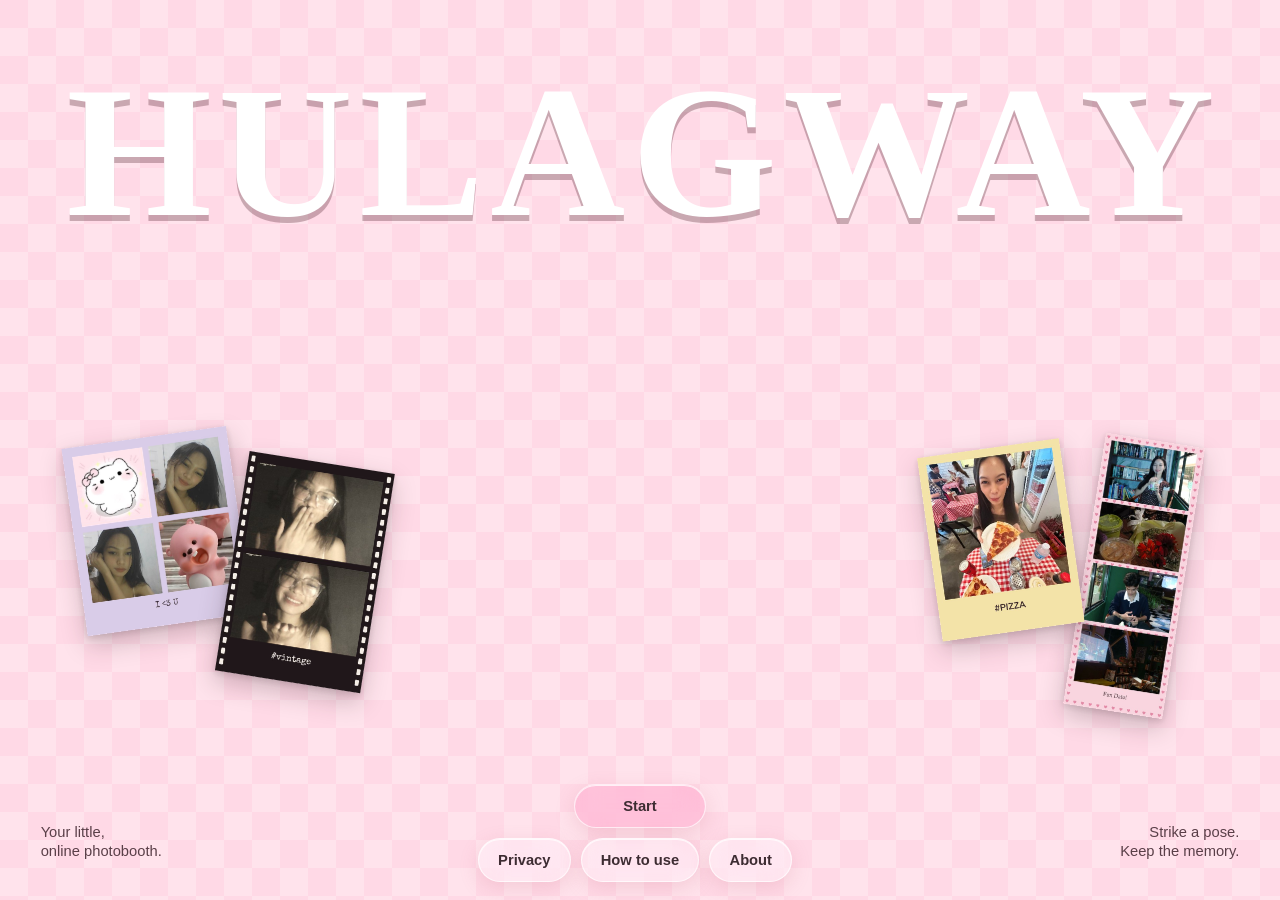
==== commit e1992790: "Fix HTML formatting and structure" ====
--- a/booth.html
+++ b/booth.html
@@ -6,7 +6,7 @@
     <title>Hulagway</title>
     <meta name="description" content="Your little online photobooth.">
     <meta name="theme-color" content="#c45c74">
-    <link rel="icon" type="image/svg+xml" href="favicon.svg">
+    <link rel="icon" type="image/svg+xml" href="favicon.svg" />
     <link rel="preconnect" href="https://fonts.googleapis.com">
     <link rel="preconnect" href="https://fonts.gstatic.com" crossorigin>
     <link href="https://fonts.googleapis.com/css2?family=Fraunces:opsz,wght@9..144,500;9..144,600&family=Great+Vibes&family=Nunito:wght@400;500;600;700&family=Special+Elite&display=swap" rel="stylesheet">
--- a/css/style.css
+++ b/css/style.css
@@ -587,3 +587,8 @@
     }
 }
 
+video {
+  width: 100%;
+  height: 100%;
+  object-fit: cover; /* Keeps video proportional without stretching */
+}
--- a/css/home.css
+++ b/css/home.css
@@ -73,11 +73,11 @@
 
 #homePage .lily-word__mask  { display: block; }
 /* balances the trailing letter-spacing so the word is optically centred */
-#homePage .lily-word__inner { display: inline-block; padding-left: 0.033708em; }
+#homePage .lily-word__inner { display: inline-block; padding-left: 0.04em; }
 
 #homePage .lily-word__white {
-    color: #ff00ea;
-    text-shadow: 0 .018em 0 rgba(60, 14, 25, 0.28);
+    color: #ffffff;
+    text-shadow: 0 .03em 0 rgba(60, 14, 25, 0.28);
 }
 
 
